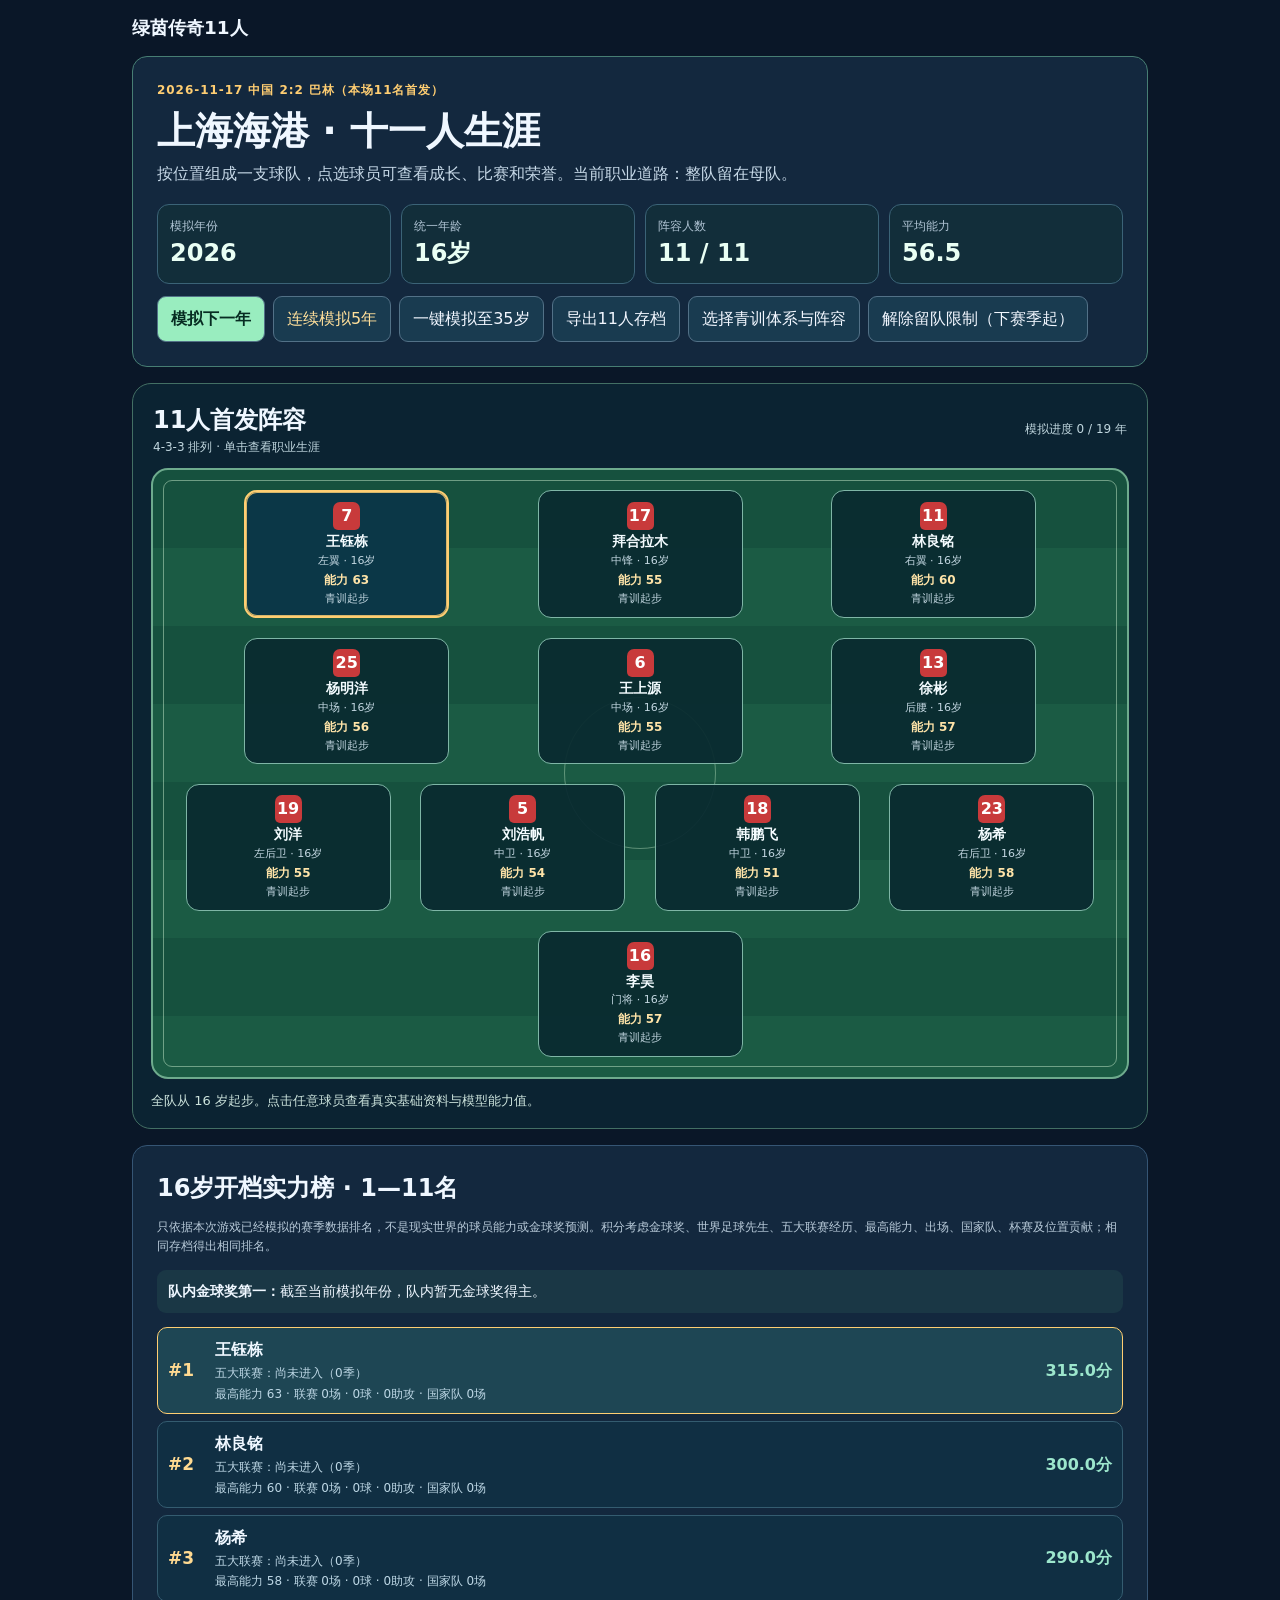
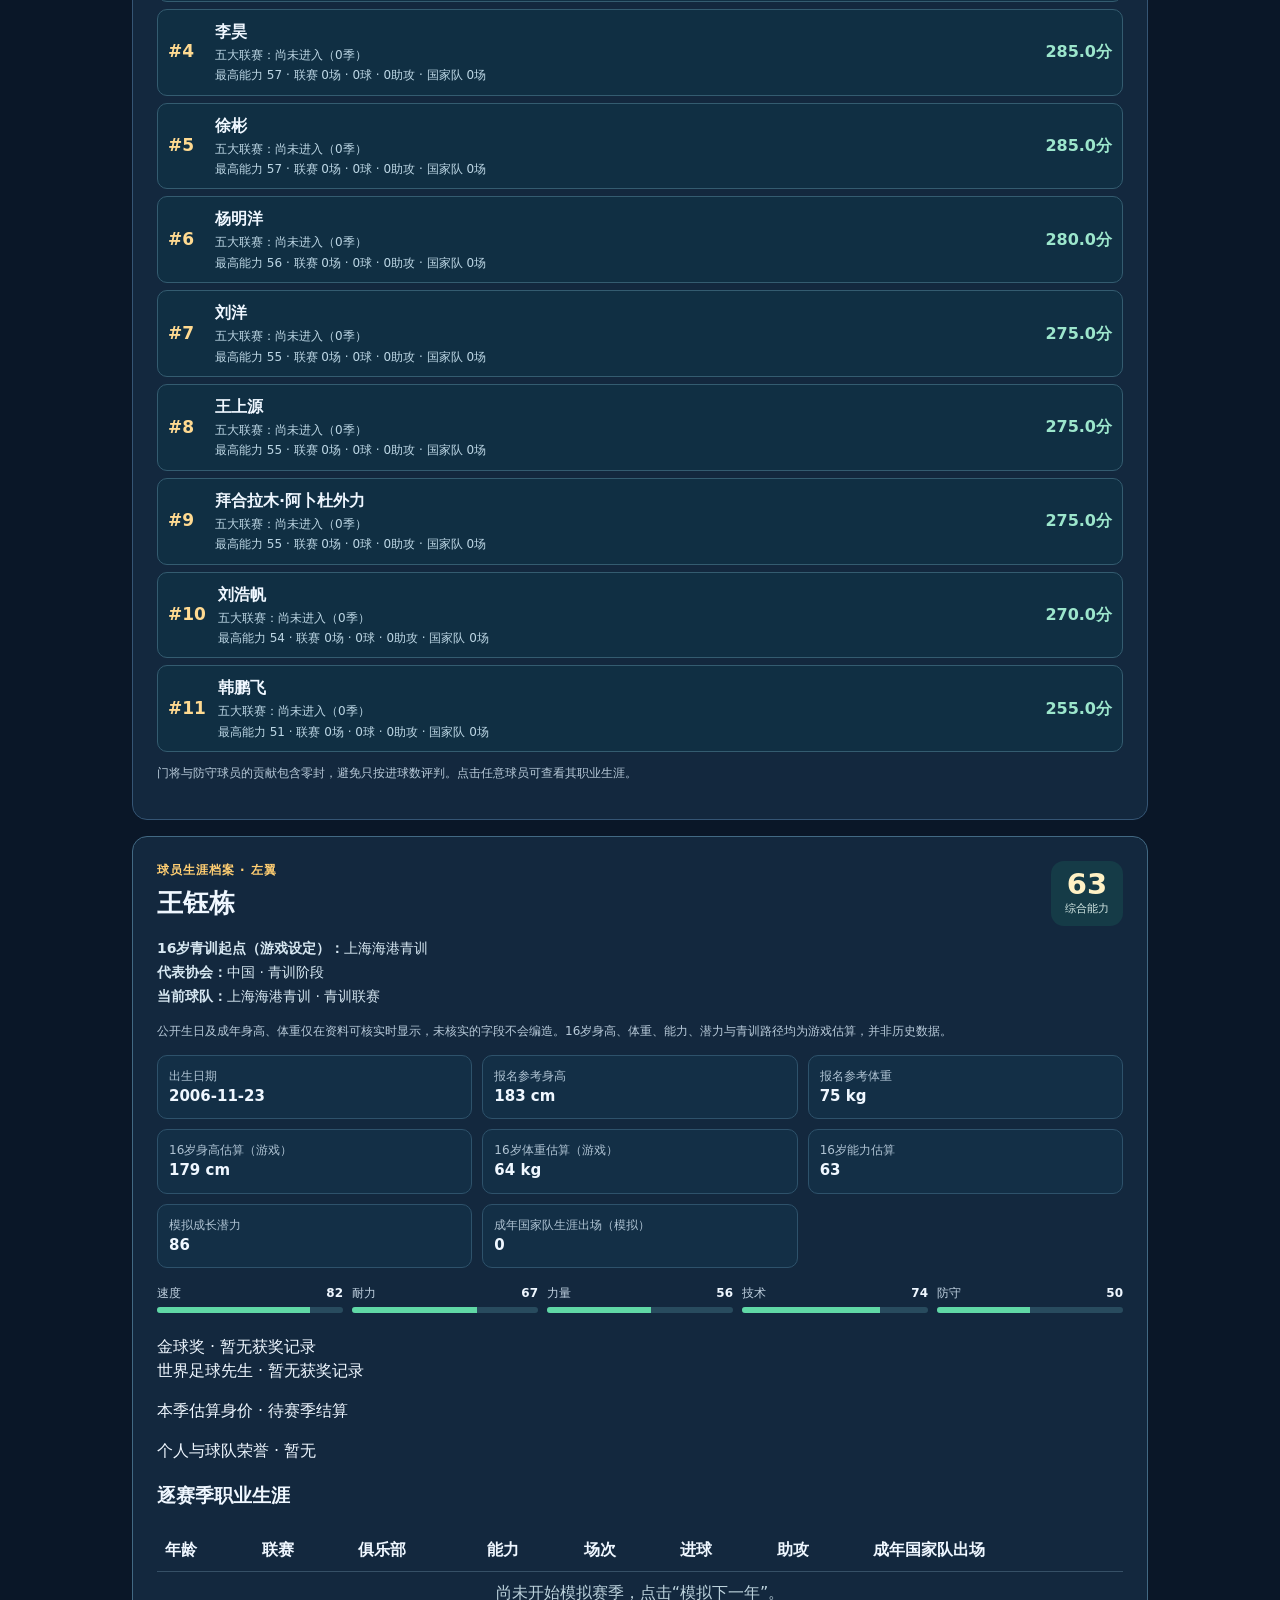
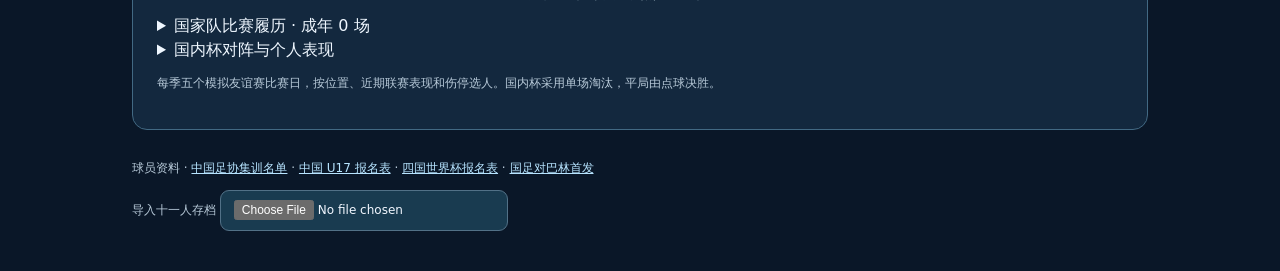
==== football-legacy/index.html @ ad095b28 "让同一协会的职业俱乐部通过共享淘汰赛争夺国内杯" ====
<!doctype html>
<html lang="zh-CN">
<head>
<meta charset="utf-8"><meta name="viewport" content="width=device-width,initial-scale=1,viewport-fit=cover">
<meta name="theme-color" content="#0a1728"><title>绿茵传奇11人 · 足球生涯模拟</title>
<link rel="stylesheet" href="./eleven.css?v=xi1">
<script src="./china-rosters.js?v=xi1" defer></script>
<script src="./world-cup-squads.js?v=xi1" defer></script>
<script src="./club-squads.js?v=clubs1" defer></script>
<script src="./academy-squad.js?v=xi1" defer></script>
<script src="./eleven-fixtures.js?v=cups1" defer></script>
<script src="./eleven-internationals.js?v=intl1" defer></script>
<script src="./eleven-domestic-cup.js?v=cups1" defer></script>
<script src="./china-eleven-career.js?v=cups1" defer></script>
<script src="./eleven-rankings.js?v=rank1" defer></script>
<script src="./china-eleven-ui.js?v=cups1" defer></script>
</head><body>
<a class="skip-link" href="#eleven-app">跳到球队生涯</a>
<main class="shell"><header>绿茵传奇11人</header>
<div id="eleven-app" tabindex="-1"><p>正在载入首发阵容…</p></div>
<noscript>请启用 JavaScript 以运行球队模拟。</noscript></main>
</body></html>
---- football-legacy/eleven.css ----
*{box-sizing:border-box}
:root{color-scheme:dark;font:16px/1.5 system-ui,sans-serif;color:#eff7ff;background:#0a1728}
body{margin:0}.shell{max-width:1080px;margin:auto;padding:14px clamp(10px,3vw,32px) 40px}
header{margin:0 0 14px;font-size:1.15rem;font-weight:750}
.card{background:#13283e;border:1px solid #355574;border-radius:15px;padding:clamp(14px,3vw,24px)}
button,input,select{font:inherit}button,summary{cursor:pointer}.button,select,input:not([type=checkbox]){padding:9px 13px;border:1px solid #527187;border-radius:9px;background:#193b50;color:#f2f7ff;max-width:100%}
.button.primary{background:#99edbf;color:#072c22;font-weight:750}.button.goldbtn{color:#ffdf9a}.button:disabled{opacity:.5;cursor:default}
:focus-visible{outline:3px solid #ffce72;outline-offset:3px}.skip-link{position:absolute;left:6px;top:-100px}.skip-link:focus{top:4px}
a{color:#9edcff}.pick-grid{display:grid;grid-template-columns:repeat(auto-fit,minmax(min(100%,180px),1fr));gap:12px;margin:16px 0}
.pick-grid label{display:grid;gap:4px}.pick-grid select{width:100%}.eleven-actions{margin-top:12px}
#eleven-app>*{min-width:0}.eleven-detail table{width:100%;border-collapse:collapse;text-align:left}.eleven-detail td{border-top:1px solid #365066}
#eleven-app{display:grid;gap:16px}
#eleven-app .eleven-summary{border-color:#477e73}
.eleven-eyebrow{display:block;color:#ffce72;font-size:12px;font-weight:850;letter-spacing:.08em;margin-bottom:5px}
.eleven-intro h1{font-size:clamp(24px,3vw,39px);line-height:1.24;margin:8px 0}
.eleven-intro p{color:#c7d9e8;margin:0 0 18px}
.eleven-dashboard{display:grid;grid-template-columns:repeat(4,minmax(0,1fr));gap:10px;margin:12px 0}
.eleven-dashboard>div{border:1px solid #3b6377;border-radius:12px;background:#122e3a;padding:12px;min-width:0}
.eleven-dashboard small,.eleven-facts small{display:block;color:#afc3d3;font-size:12px}
.eleven-dashboard b{display:block;font-size:clamp(17px,2.6vw,24px);font-weight:900;color:#e9fff4}
.eleven-actions{display:flex;flex-wrap:wrap;align-items:center;gap:8px}
.eleven-actions .button{min-height:46px}
.eleven-save-notice{color:#ffd3a1;margin:8px 0 0;font-size:13px}
.eleven-save-notice:empty{display:none}
.eleven-squad{border:1px solid #436f64;border-radius:19px;background:#0b2332;padding:18px}
.eleven-squad-head{display:flex;justify-content:space-between;align-items:center;gap:12px;flex-wrap:wrap;padding:0 2px 12px}
.eleven-squad-head h2{margin:0}.eleven-squad-head p,.eleven-squad-head>span{color:#c1d7df;font-size:12px;margin:0}
.eleven-pitch{position:relative;overflow:hidden;background:repeating-linear-gradient(180deg,#16513e 0,#16513e 78px,#1b5b44 78px,#1b5b44 156px);border:2px solid #6eab8d;border-radius:17px;padding:20px 13px;display:grid;gap:20px}
.eleven-pitch:before{content:"";position:absolute;inset:10px;pointer-events:none;border:1px solid #d1f3d378;border-radius:9px}
.eleven-pitch:after{content:"";position:absolute;top:50%;left:50%;width:150px;height:150px;border:1px solid #d1f3d361;border-radius:50%;transform:translate(-50%,-50%);pointer-events:none}
.eleven-line{display:flex;justify-content:space-evenly;gap:10px;position:relative;z-index:1}
.eleven-player{position:relative;flex:0 1 205px;min-width:0;border-radius:13px;background:#092b30ed;border:1px solid #7fb6a6;padding:10px 8px;color:#f4fcff;min-height:122px;display:flex;flex-direction:column;align-items:center;justify-content:center;gap:3px;text-align:center}
.eleven-player.active{background:#0b3747;border:2px solid #ffce72;box-shadow:inset 0 0 0 1px #d5b66b}
.eleven-player:focus-visible{outline:3px solid #ffce72;outline-offset:3px}
.eleven-shirt{width:27px;height:28px;border-radius:7px 7px 5px 5px;display:grid;place-items:center;font-weight:900;background:#c83a3b;color:#fff}
.eleven-player-name{font-weight:900;font-size:14px;line-height:1.25;overflow-wrap:anywhere}
.eleven-role,.eleven-league{font-size:11px;color:#c3d7e1;line-height:1.3}
.eleven-rating{font-size:12px;font-weight:800;color:#ffe4a8}
.eleven-season-notes{margin-top:12px;color:#cce3dc;font-size:13px}
.eleven-detail{border-color:#426983}
.eleven-detail-top{display:flex;justify-content:space-between;gap:12px;align-items:flex-start}
.eleven-detail-top h2{font-size:26px;margin:4px 0 8px}
.eleven-big-rating{padding:8px 14px;border-radius:13px;background:#153b47;text-align:center;display:grid;justify-items:center}
.eleven-big-rating b{font-size:29px;color:#fff1c4;line-height:1.1}.eleven-big-rating small{color:#d3e7e4;font-size:11px}
.eleven-club{font-size:14px;color:#d7e8f2;margin:6px 0 13px;line-height:1.7}
.eleven-disclaimer{font-size:12px;color:#b8cad9;line-height:1.6}
.eleven-facts{display:grid;grid-template-columns:repeat(3,minmax(0,1fr));gap:10px;margin:14px 0}
.eleven-facts>div{padding:11px;background:#132f46;border:1px solid #2e526b;border-radius:10px;min-width:0}
.eleven-facts strong{display:block;font-size:15px;overflow-wrap:anywhere}
.eleven-metrics{display:grid;grid-template-columns:repeat(5,minmax(0,1fr));gap:9px;margin:16px 0 22px}
.eleven-metrics>div{font-size:12px}.eleven-metrics span{color:#bfd0df}.eleven-metrics b{float:right}
.eleven-bar{margin-top:5px;background:#284b5e;height:6px;border-radius:8px;overflow:hidden}
.eleven-bar i{display:block;height:100%;background:#60d8a6}
.eleven-scroll{overflow-x:auto;margin-top:10px}
.eleven-history{min-width:650px}.eleven-history th,.eleven-history td{padding:9px 8px}
.eleven-empty{text-align:center;color:#bcd2dc}
.eleven-club-roster{max-width:100%;min-width:0;padding:12px;margin:8px 0 12px;border:1px solid #355574;border-radius:9px}
.eleven-club-roster summary{font-weight:750;overflow-wrap:anywhere}
.eleven-club-roster p{font-size:13px;line-height:1.7;overflow-wrap:anywhere}
.eleven-leaderboard h2{margin:0 0 8px}
.eleven-ranking-awards{padding:11px;background:#1a3745;border-radius:9px;font-size:14px;overflow-wrap:anywhere}
.eleven-ranking-list{display:grid;gap:7px}
.eleven-ranking-row{display:flex;align-items:center;gap:12px;text-align:left;min-width:0;width:100%;padding:10px;border-radius:10px;border:1px solid #345c70;background:#102f43;color:#eff7ff;cursor:pointer}
.eleven-ranking-row.active{border-color:#ffce72;background:#1e4654}
.eleven-ranking-place{flex:0 0 35px;font-size:17px;color:#ffda91}
.eleven-ranking-person{min-width:0;flex:1;display:grid;gap:3px}
.eleven-ranking-person small{font-size:12px;color:#bdd7e5;line-height:1.45;overflow-wrap:anywhere}
.eleven-ranking-points{font-weight:850;color:#9ce6cc;white-space:nowrap}
@media(max-width:420px){.eleven-ranking-row{gap:7px;padding:8px 6px}.eleven-ranking-place{flex-basis:25px;font-size:13px}.eleven-ranking-person small{font-size:11px}.eleven-ranking-points{font-size:12px}}
.eleven-links{font-size:12px;line-height:1.7;color:#b8cad9}
.eleven-links a{color:#b7e4ff}
@media(max-width:660px){
 .eleven-squad{padding:11px}
 .eleven-pitch{padding:17px 8px;gap:14px}
 .eleven-line{gap:6px}
 .eleven-player{padding:8px 3px;min-height:119px}
 .eleven-shirt{height:24px;width:24px;font-size:12px}
 .eleven-player-name{font-size:12px}
 .eleven-role,.eleven-league{font-size:10px}
 .eleven-dashboard{grid-template-columns:repeat(2,minmax(0,1fr))}
 .eleven-facts{grid-template-columns:repeat(2,minmax(0,1fr))}
 .eleven-metrics{grid-template-columns:repeat(3,minmax(0,1fr))}
 .eleven-actions .button{flex:1 1 145px}
}
@media(max-width:370px){.eleven-player{min-height:110px}.eleven-player-name{font-size:11px}.eleven-league{font-size:9px}.eleven-pitch{padding:12px 5px}}
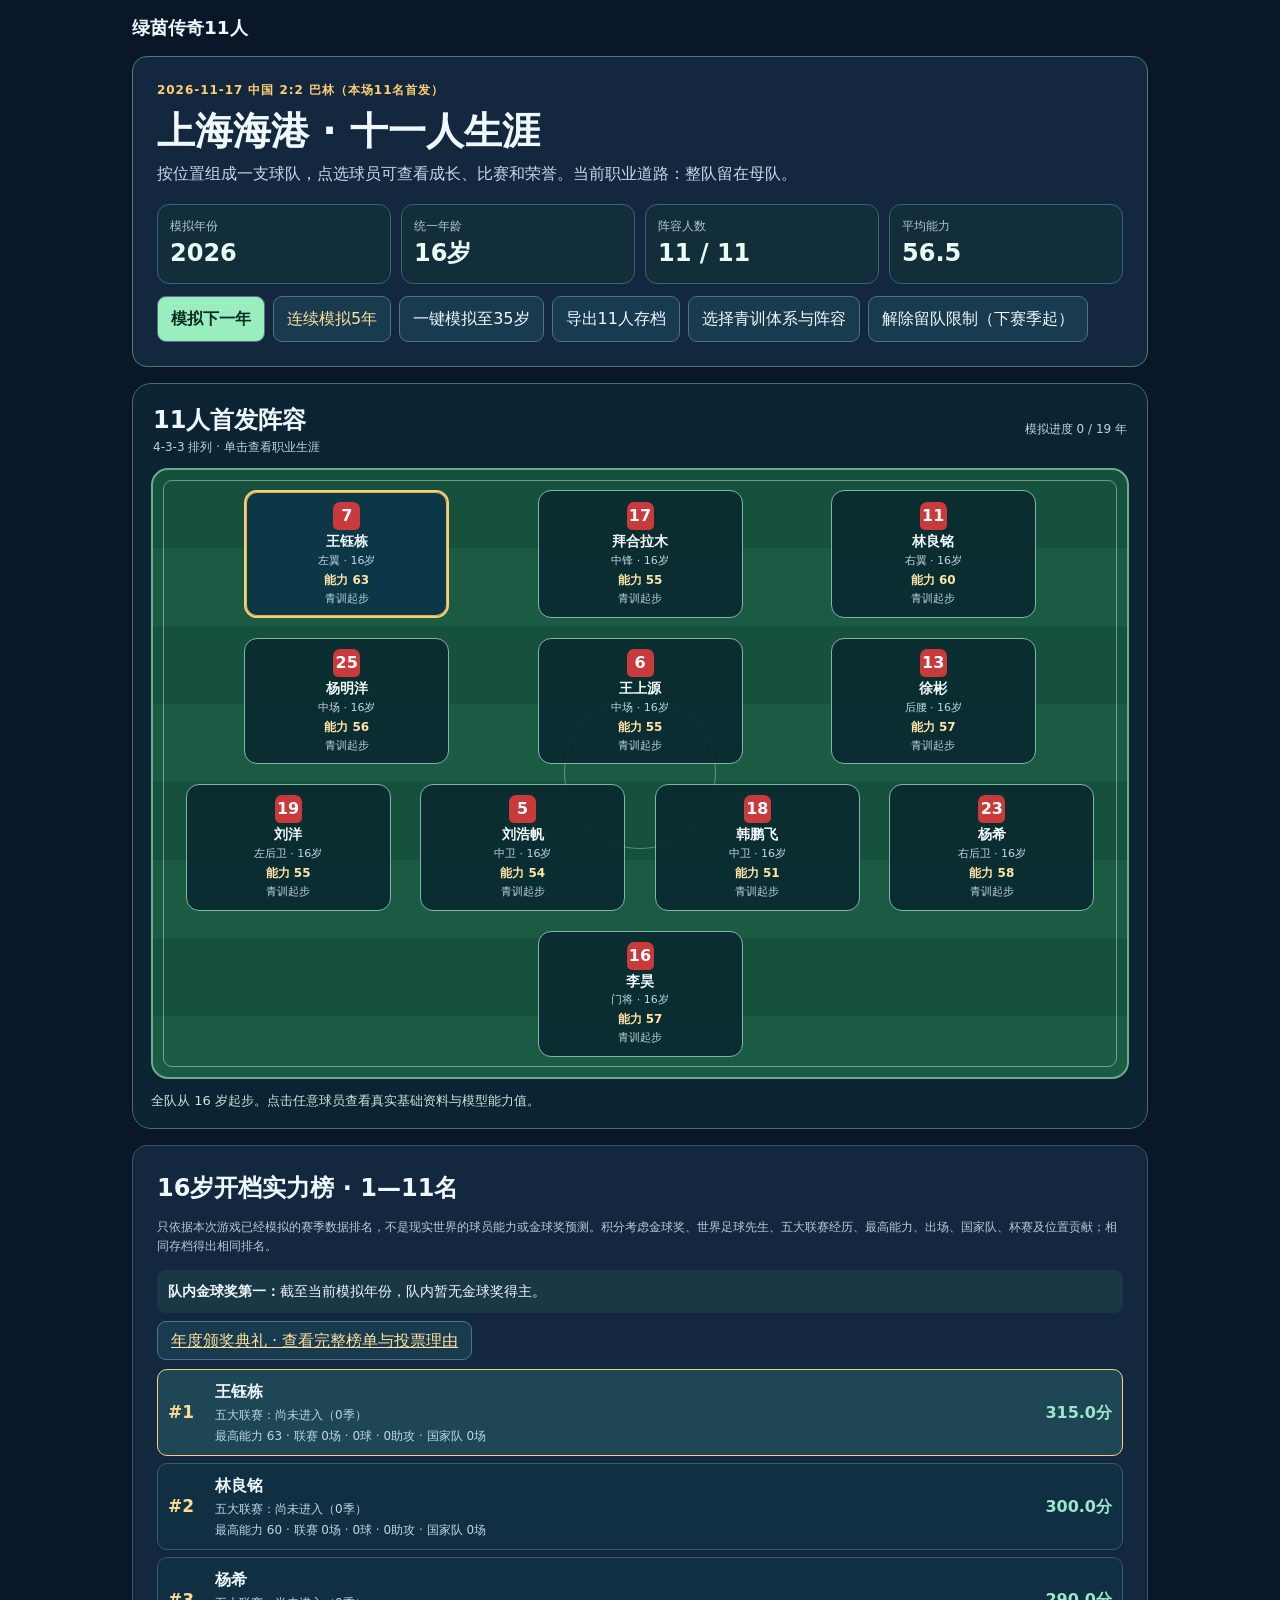
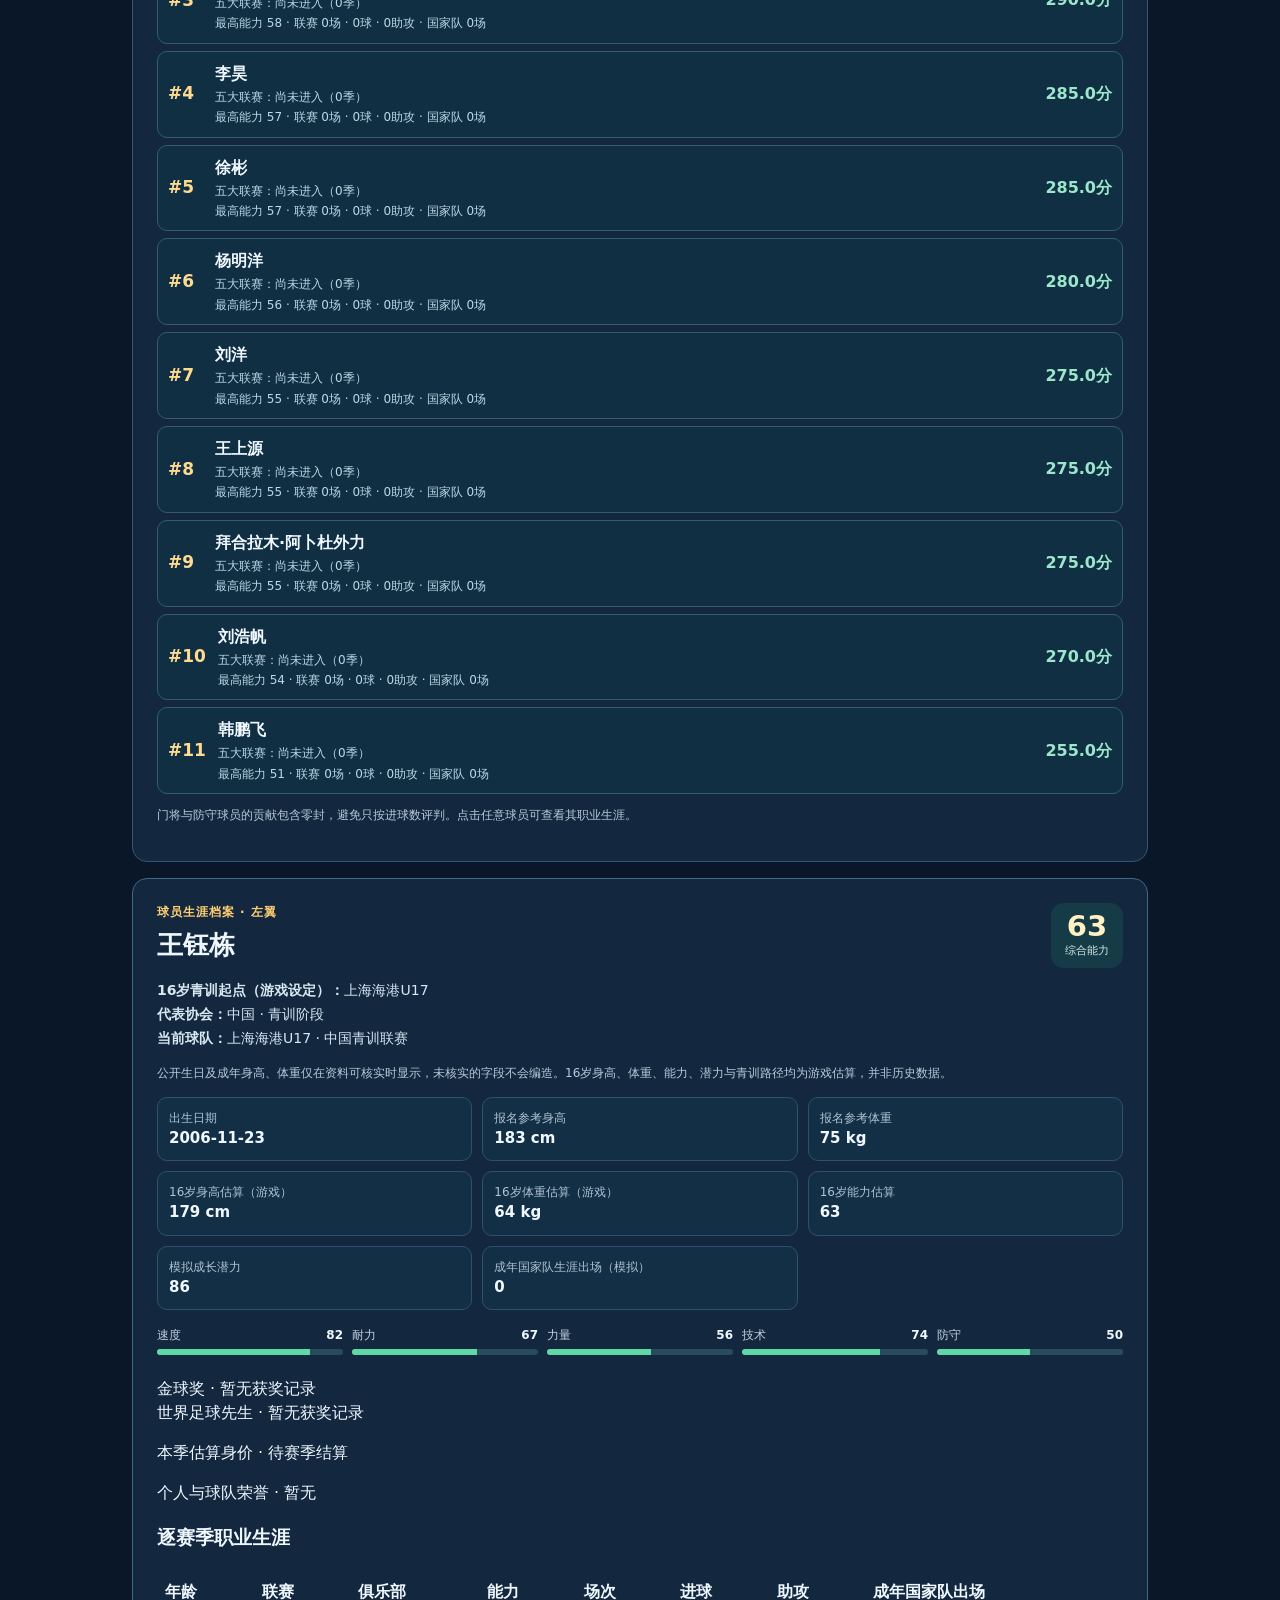
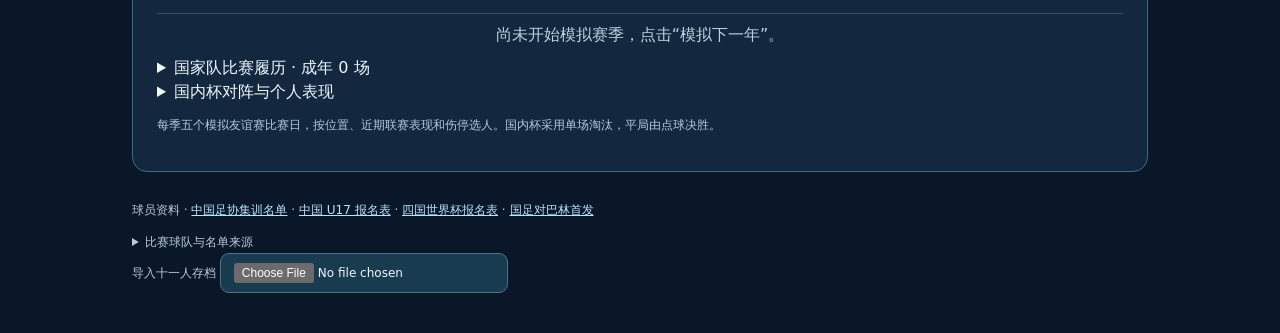
==== commit 3f086a89: "Use documented club and academy pools for every simulated match" ====
--- a/football-legacy/index.html
+++ b/football-legacy/index.html
@@ -8,12 +8,15 @@
 <script src="./world-cup-squads.js?v=xi1" defer></script>
 <script src="./club-squads.js?v=clubs1" defer></script>
 <script src="./academy-squad.js?v=xi1" defer></script>
-<script src="./eleven-fixtures.js?v=cups1" defer></script>
-<script src="./eleven-internationals.js?v=intl1" defer></script>
-<script src="./eleven-domestic-cup.js?v=cups1" defer></script>
-<script src="./china-eleven-career.js?v=cups1" defer></script>
-<script src="./eleven-rankings.js?v=rank1" defer></script>
-<script src="./china-eleven-ui.js?v=cups1" defer></script>
+<script src="./eleven-clubs.js?v=real1" defer></script>
+<script src="./eleven-fixtures.js?v=real1" defer></script>
+<script src="./eleven-internationals.js?v=real1" defer></script>
+<script src="./eleven-domestic-cup.js?v=real1" defer></script>
+<script src="./eleven-ledger.js?v=ledger1" defer></script>
+<script src="./eleven-awards.js?v=real1" defer></script>
+<script src="./china-eleven-career.js?v=real1" defer></script>
+<script src="./eleven-rankings.js?v=awards3" defer></script>
+<script src="./china-eleven-ui.js?v=real1" defer></script>
 </head><body>
 <a class="skip-link" href="#eleven-app">跳到球队生涯</a>
 <main class="shell"><header>绿茵传奇11人</header>
--- a/football-legacy/eleven.css
+++ b/football-legacy/eleven.css
@@ -83,3 +83,18 @@
  .eleven-actions .button{flex:1 1 145px}
 }
 @media(max-width:370px){.eleven-player{min-height:110px}.eleven-player-name{font-size:11px}.eleven-league{font-size:9px}.eleven-pitch{padding:12px 5px}}
+
+/* Read-only annual award ceremony and three-competition ledger. */
+.eleven-awards-page .card{margin-top:16px}
+.eleven-awards-page h1{font-size:clamp(20px,4vw,30px)}
+.eleven-awards-controls{display:flex;flex-wrap:wrap;align-items:end;gap:14px;margin:18px 0}
+.eleven-awards-controls label{display:flex;flex-direction:column;gap:6px}
+.eleven-awards-controls select{min-width:115px;min-height:43px;background:#112b40;color:#f4f7fc;border:1px solid #61788b;border-radius:7px;padding:7px}
+.eleven-award-winner{padding:18px;border:1px solid #9e7d2c;border-radius:12px;background:#293125;display:flex;flex-wrap:wrap;gap:12px;justify-content:space-between}
+.eleven-award-winner strong{font-size:clamp(20px,4vw,29px);color:#ffe9ac}
+.eleven-award-winner small{color:#fff6d9}
+.eleven-award-table{width:100%;min-width:610px;table-layout:auto}
+.eleven-award-table th:last-child,.eleven-award-table td:last-child{min-width:280px;overflow-wrap:anywhere}
+.eleven-competition-ledger{border:1px solid #3c5263;border-radius:8px;padding:12px;margin:16px 0}
+.eleven-competition-ledger summary{font-weight:700;cursor:pointer}
+@media(max-width:480px){.eleven-awards-controls{display:block}.eleven-awards-controls .eleven-actions{margin-top:12px}.eleven-award-winner{padding:12px}}
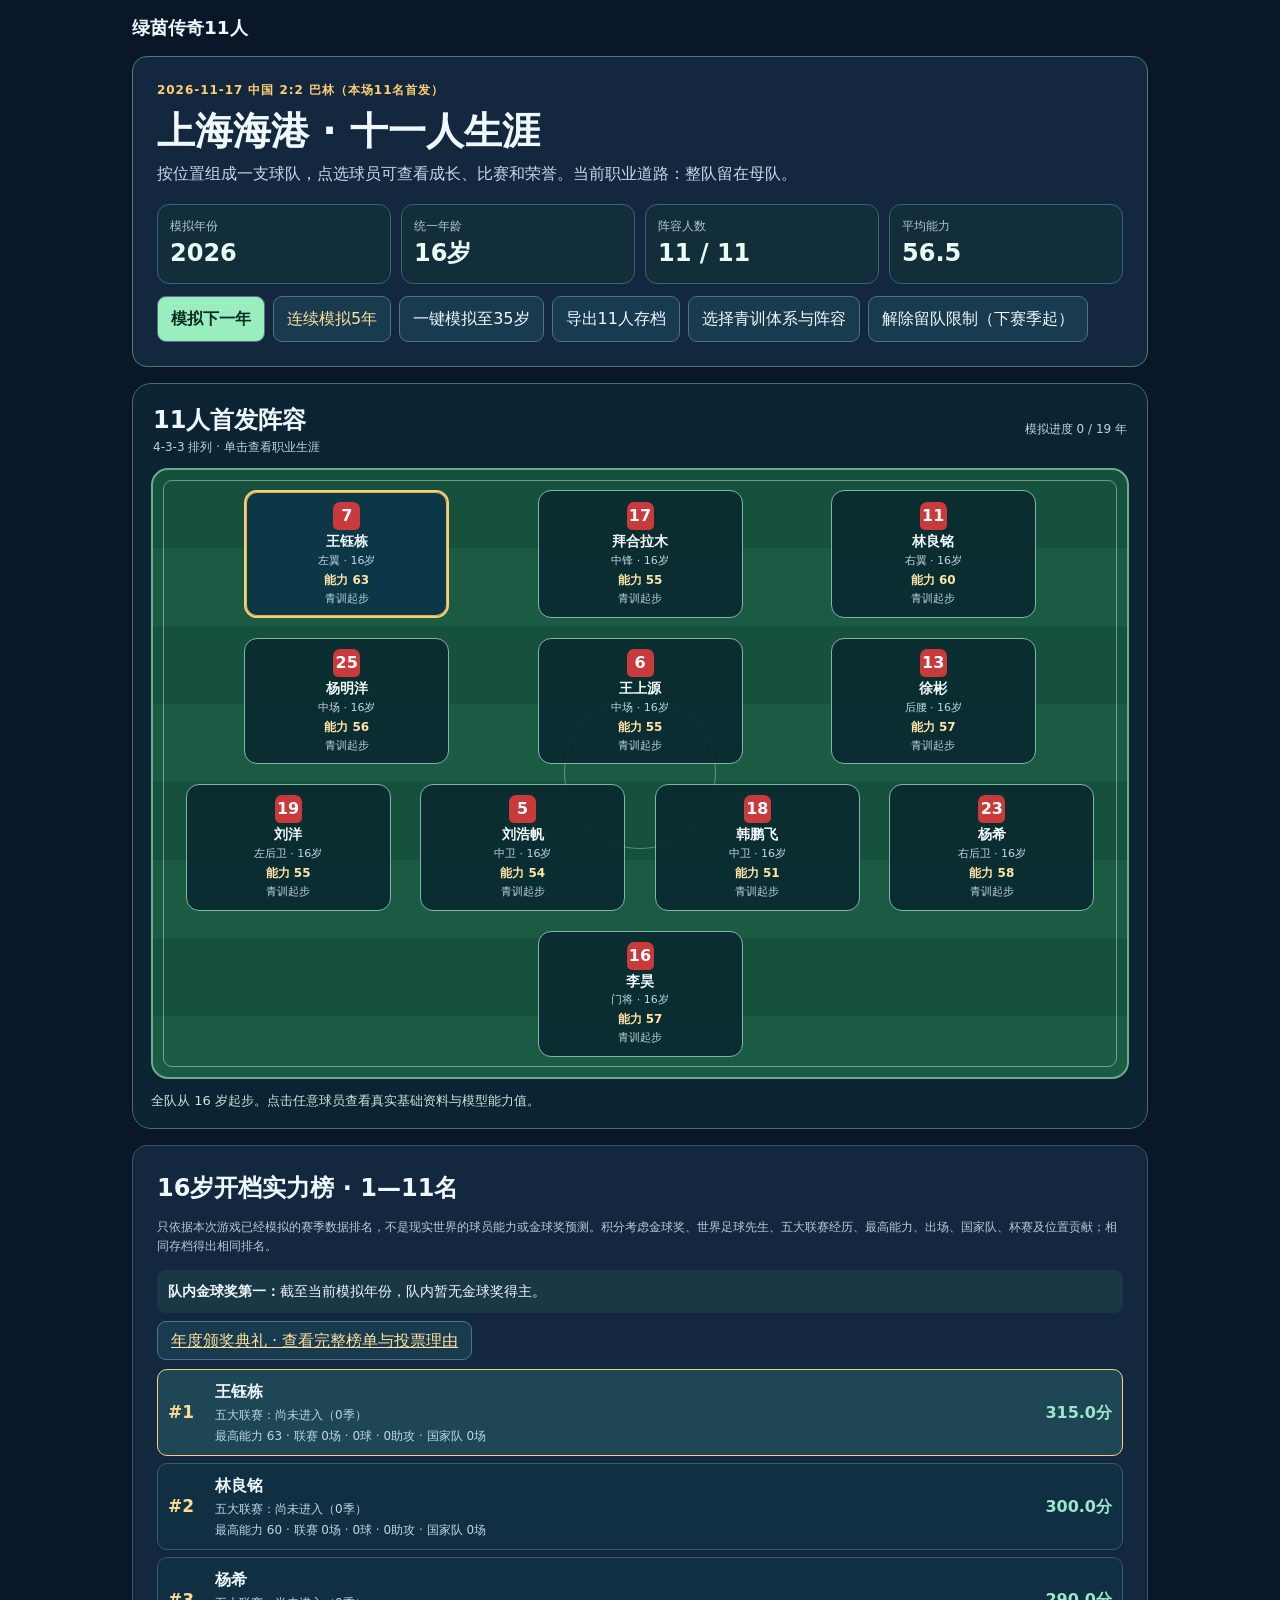
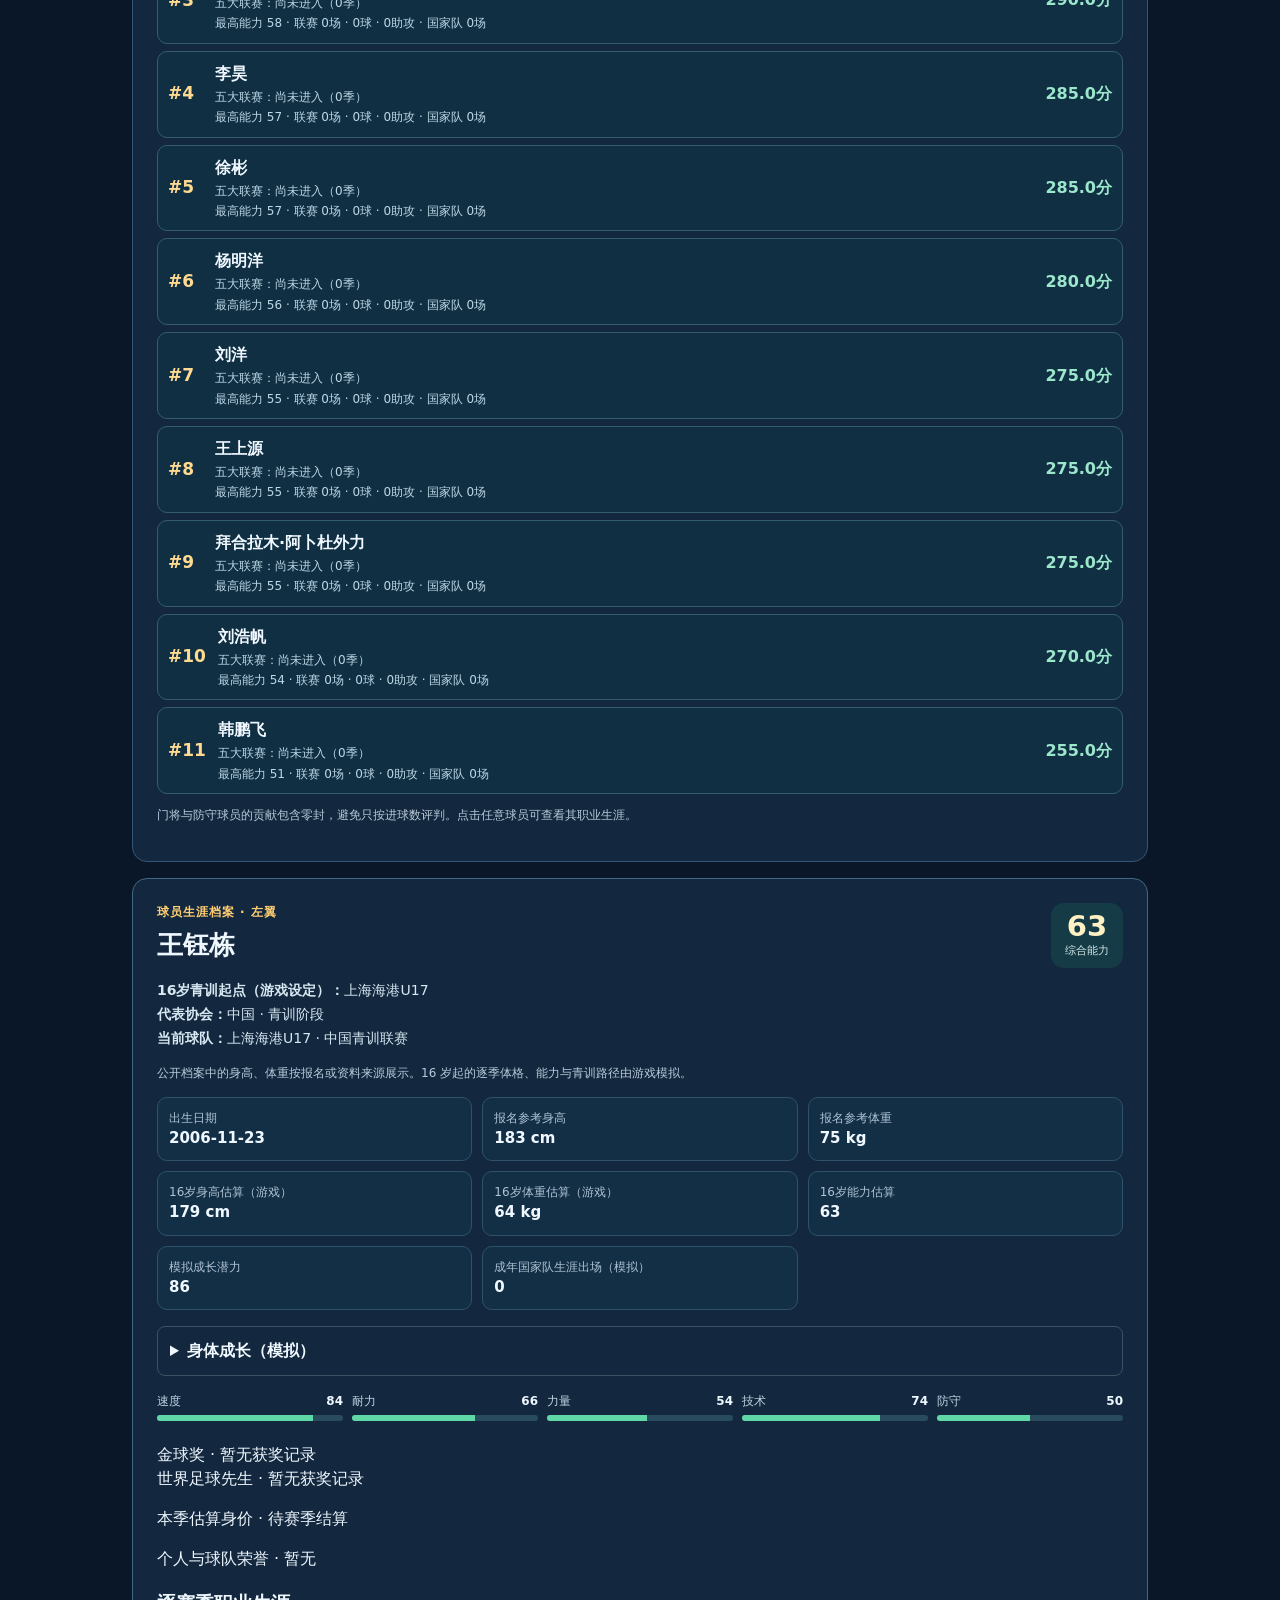
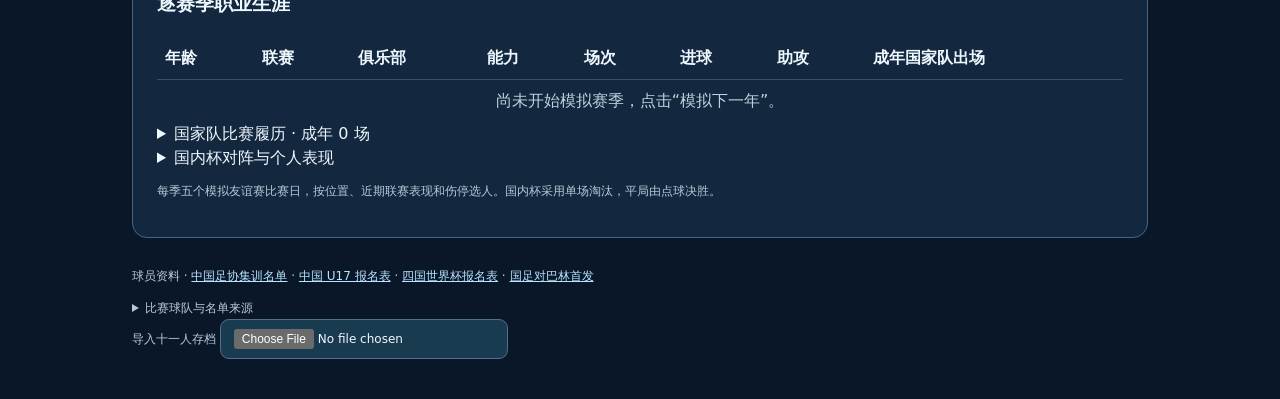
==== commit b48cf656: "Model seasonal physical development throughout eleven-player careers" ====
--- a/football-legacy/index.html
+++ b/football-legacy/index.html
@@ -3,20 +3,22 @@
 <head>
 <meta charset="utf-8"><meta name="viewport" content="width=device-width,initial-scale=1,viewport-fit=cover">
 <meta name="theme-color" content="#0a1728"><title>绿茵传奇11人 · 足球生涯模拟</title>
-<link rel="stylesheet" href="./eleven.css?v=xi1">
+<link rel="stylesheet" href="./eleven.css?v=table1">
 <script src="./china-rosters.js?v=xi1" defer></script>
 <script src="./world-cup-squads.js?v=xi1" defer></script>
 <script src="./club-squads.js?v=clubs1" defer></script>
 <script src="./academy-squad.js?v=xi1" defer></script>
-<script src="./eleven-clubs.js?v=real1" defer></script>
-<script src="./eleven-fixtures.js?v=real1" defer></script>
+<script src="./eleven-clubs.js?v=euro2" defer></script>
+<script src="./eleven-leagues.js?v=table1" defer></script>
+<script src="./body-path.js?v=growth1" defer></script>
+<script src="./eleven-fixtures.js?v=growth1" defer></script>
 <script src="./eleven-internationals.js?v=real1" defer></script>
 <script src="./eleven-domestic-cup.js?v=real1" defer></script>
 <script src="./eleven-ledger.js?v=ledger1" defer></script>
-<script src="./eleven-awards.js?v=real1" defer></script>
-<script src="./china-eleven-career.js?v=real1" defer></script>
+<script src="./eleven-awards.js?v=euro2" defer></script>
+<script src="./china-eleven-career.js?v=growth1" defer></script>
 <script src="./eleven-rankings.js?v=awards3" defer></script>
-<script src="./china-eleven-ui.js?v=real1" defer></script>
+<script src="./china-eleven-ui.js?v=growth1" defer></script>
 </head><body>
 <a class="skip-link" href="#eleven-app">跳到球队生涯</a>
 <main class="shell"><header>绿茵传奇11人</header>
--- a/football-legacy/eleven.css
+++ b/football-legacy/eleven.css
@@ -98,3 +98,9 @@
 .eleven-competition-ledger{border:1px solid #3c5263;border-radius:8px;padding:12px;margin:16px 0}
 .eleven-competition-ledger summary{font-weight:700;cursor:pointer}
 @media(max-width:480px){.eleven-awards-controls{display:block}.eleven-awards-controls .eleven-actions{margin-top:12px}.eleven-award-winner{padding:12px}}
+
+.eleven-league-panel summary{font-weight:700;cursor:pointer}
+.eleven-league-panel .pick-grid{margin-top:14px}
+.eleven-league-panel table{min-width:440px;width:100%}
+.eleven-league-panel caption{text-align:left;padding:8px 0}
+.eleven-league-panel .league-own-club{color:#ffe29b;background:#20434b}
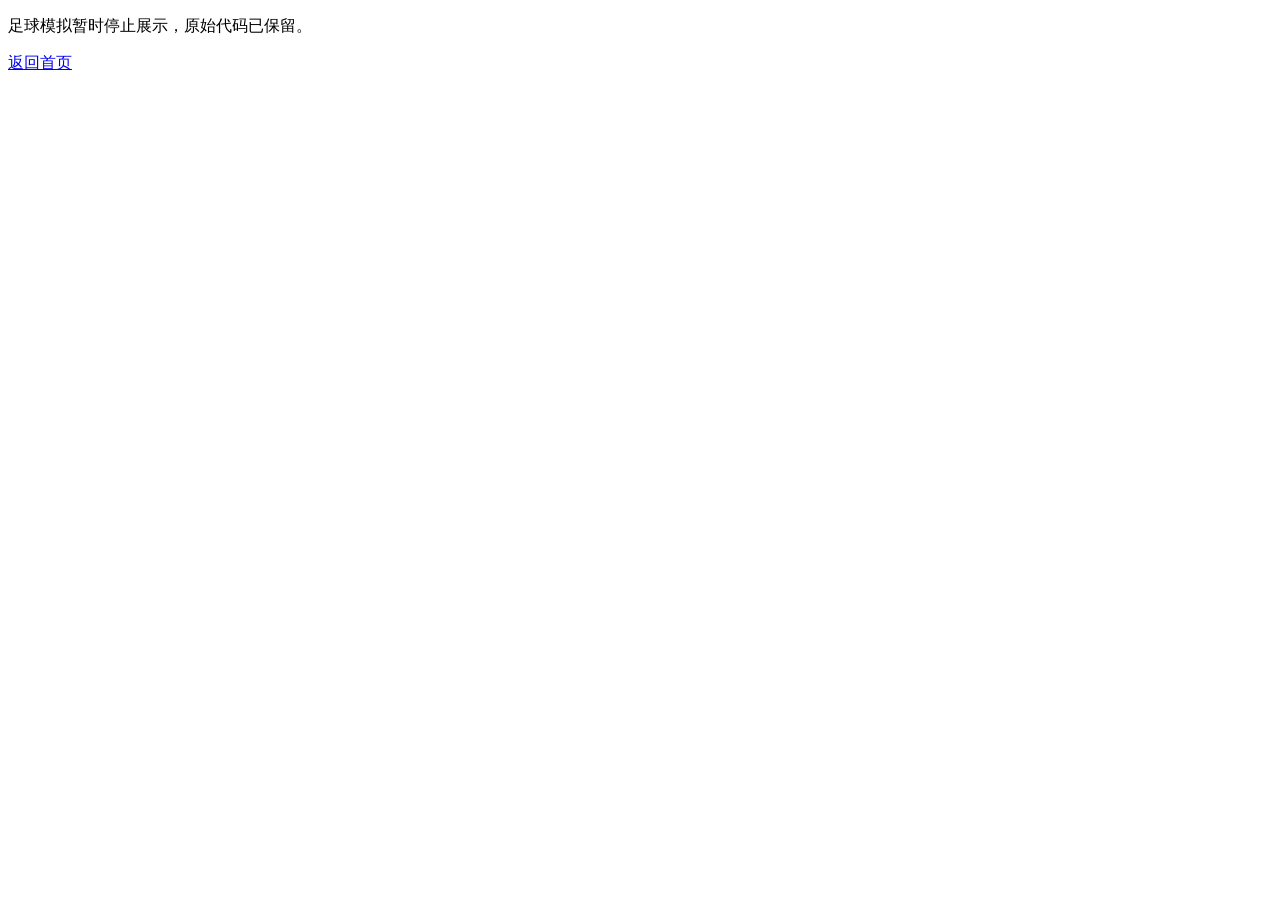
==== commit f6cc4858: "Add probability research and pin four upstream projects; archive football presentation" ====
--- a/football-legacy/index.html
+++ b/football-legacy/index.html
@@ -1,27 +1 @@
-<!doctype html>
-<html lang="zh-CN">
-<head>
-<meta charset="utf-8"><meta name="viewport" content="width=device-width,initial-scale=1,viewport-fit=cover">
-<meta name="theme-color" content="#0a1728"><title>绿茵传奇11人 · 足球生涯模拟</title>
-<link rel="stylesheet" href="./eleven.css?v=table1">
-<script src="./china-rosters.js?v=xi1" defer></script>
-<script src="./world-cup-squads.js?v=xi1" defer></script>
-<script src="./club-squads.js?v=clubs1" defer></script>
-<script src="./academy-squad.js?v=xi1" defer></script>
-<script src="./eleven-clubs.js?v=euro2" defer></script>
-<script src="./eleven-leagues.js?v=table1" defer></script>
-<script src="./body-path.js?v=growth1" defer></script>
-<script src="./eleven-fixtures.js?v=growth1" defer></script>
-<script src="./eleven-internationals.js?v=real1" defer></script>
-<script src="./eleven-domestic-cup.js?v=real1" defer></script>
-<script src="./eleven-ledger.js?v=ledger1" defer></script>
-<script src="./eleven-awards.js?v=euro2" defer></script>
-<script src="./china-eleven-career.js?v=growth1" defer></script>
-<script src="./eleven-rankings.js?v=awards3" defer></script>
-<script src="./china-eleven-ui.js?v=growth1" defer></script>
-</head><body>
-<a class="skip-link" href="#eleven-app">跳到球队生涯</a>
-<main class="shell"><header>绿茵传奇11人</header>
-<div id="eleven-app" tabindex="-1"><p>正在载入首发阵容…</p></div>
-<noscript>请启用 JavaScript 以运行球队模拟。</noscript></main>
-</body></html>
+<!doctype html><html lang="zh-CN"><meta charset="utf-8"><meta name="robots" content="noindex"><meta name="viewport" content="width=device-width,initial-scale=1"><title>暂时关闭</title><p>足球模拟暂时停止展示，原始代码已保留。</p><a href="../">返回首页</a></html>
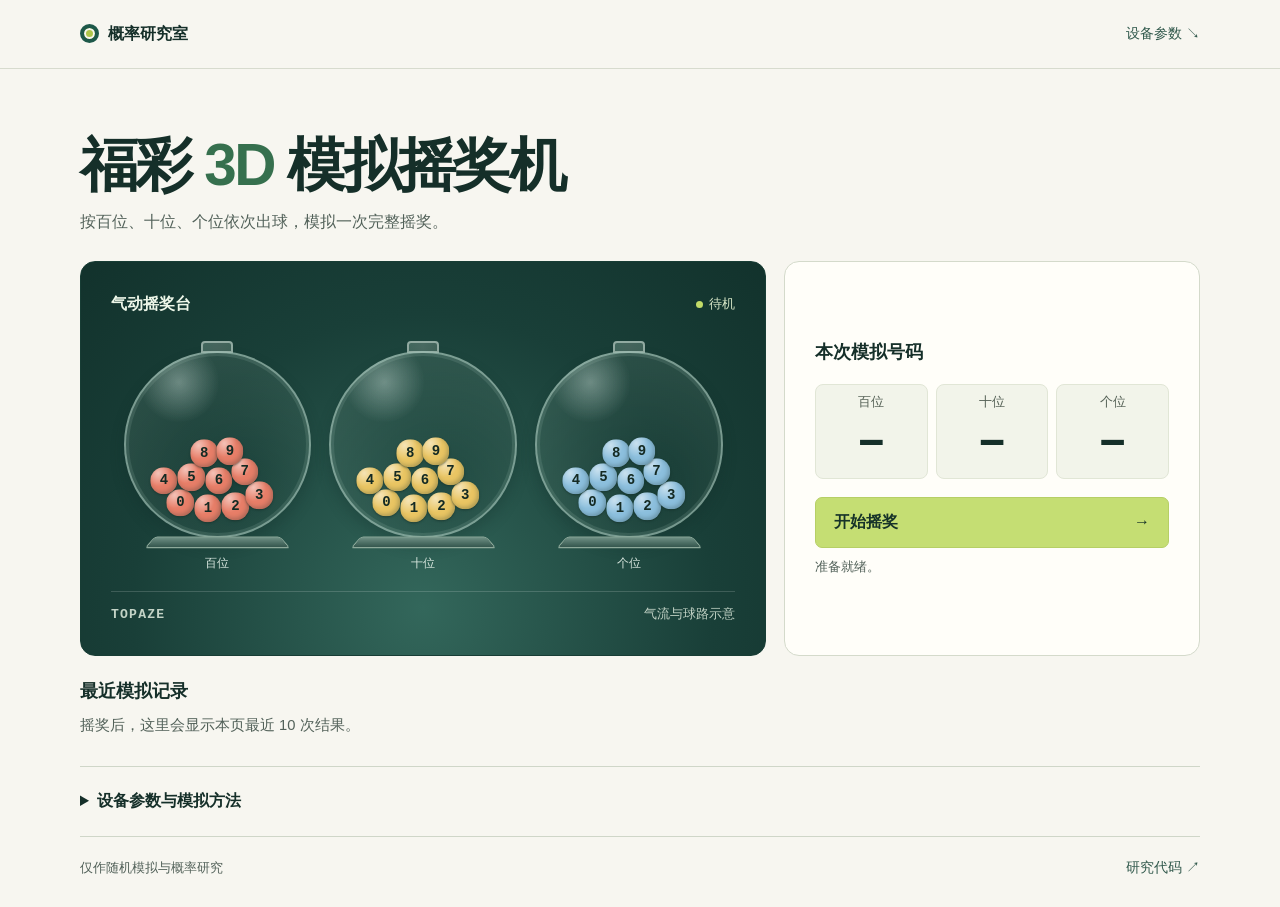
==== commit 9956c9db: "Open the FC3D draw simulator from the homepage and former game bookmarks" ====
--- a/football-legacy/index.html
+++ b/football-legacy/index.html
@@ -1 +1,11 @@
-<!doctype html><html lang="zh-CN"><meta charset="utf-8"><meta name="robots" content="noindex"><meta name="viewport" content="width=device-width,initial-scale=1"><title>暂时关闭</title><p>足球模拟暂时停止展示，原始代码已保留。</p><a href="../">返回首页</a></html>+<!doctype html>
+<html lang="zh-CN">
+<head>
+  <meta charset="utf-8">
+  <meta name="viewport" content="width=device-width,initial-scale=1">
+  <meta name="robots" content="noindex">
+  <meta http-equiv="refresh" content="0;url=../">
+  <title>福彩 3D · 模拟摇奖机</title>
+</head>
+<body><a href="../">进入福彩 3D 模拟摇奖机</a></body>
+</html>
